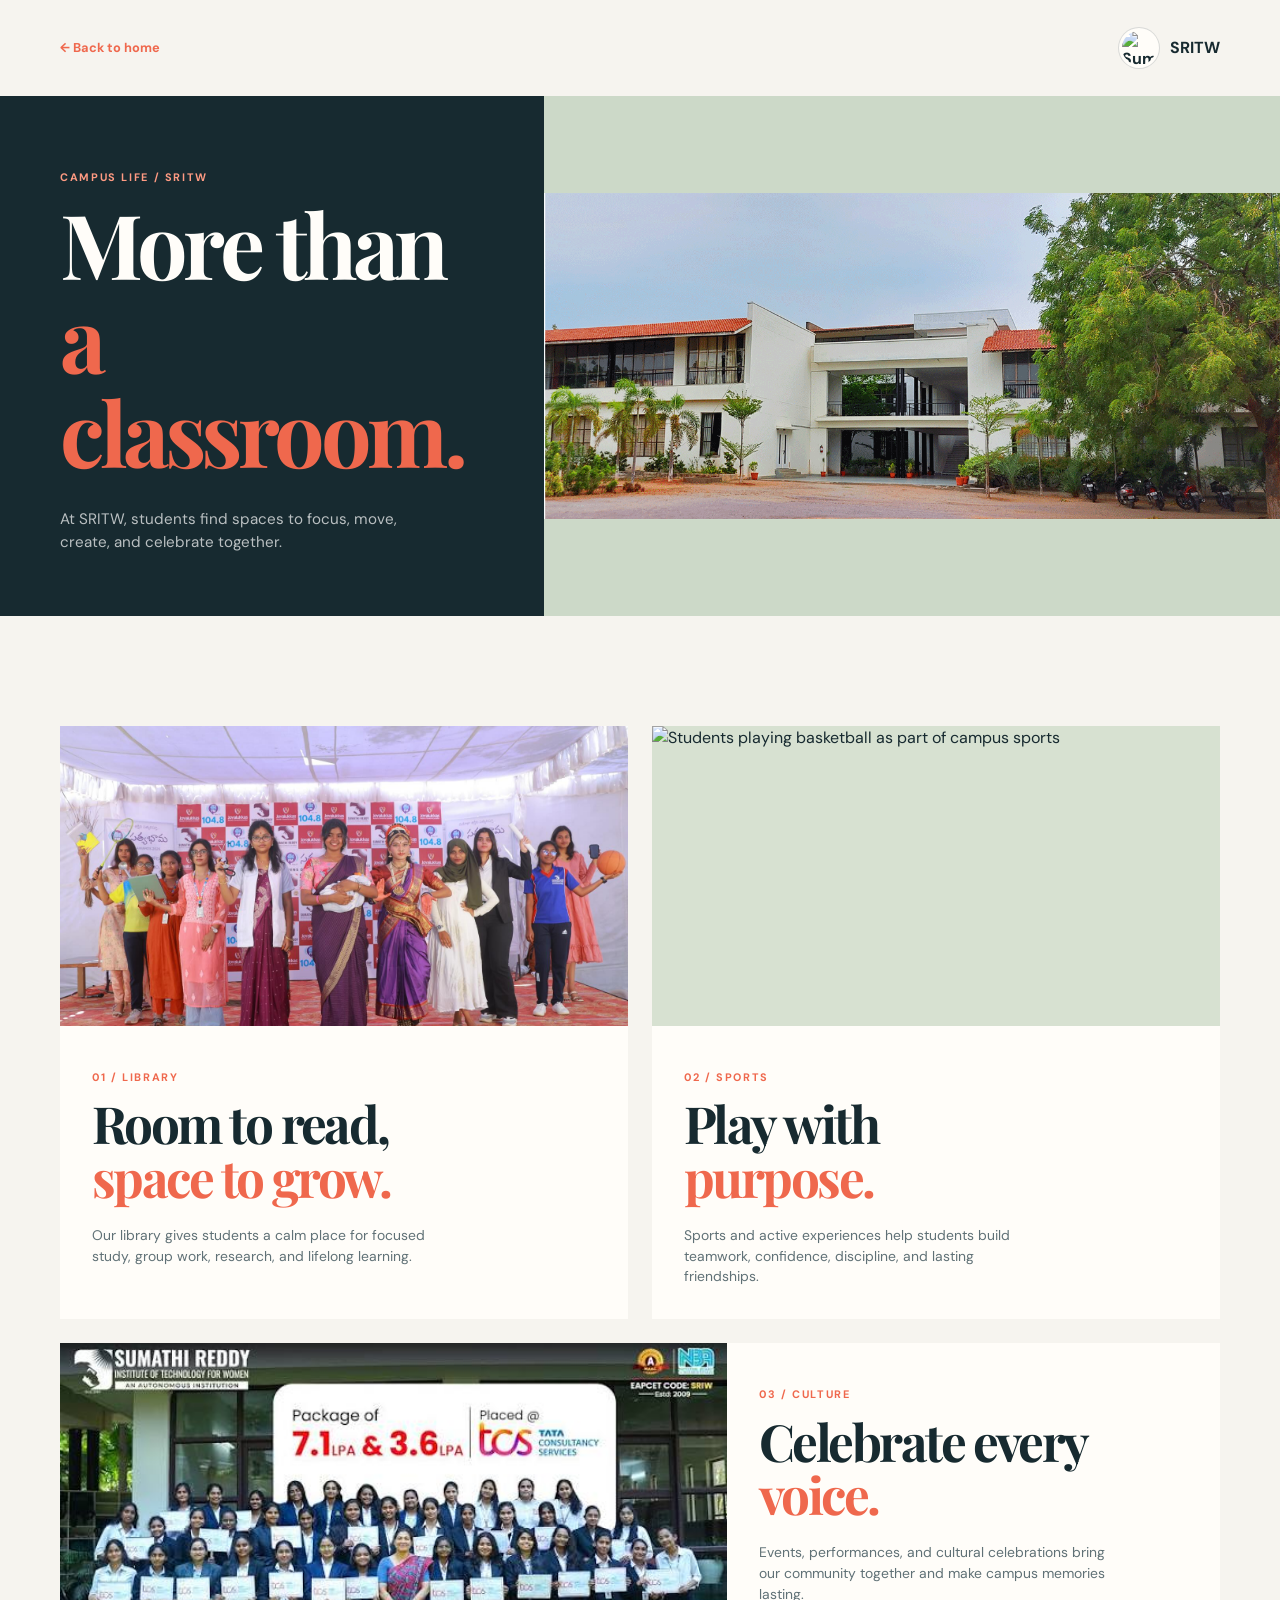
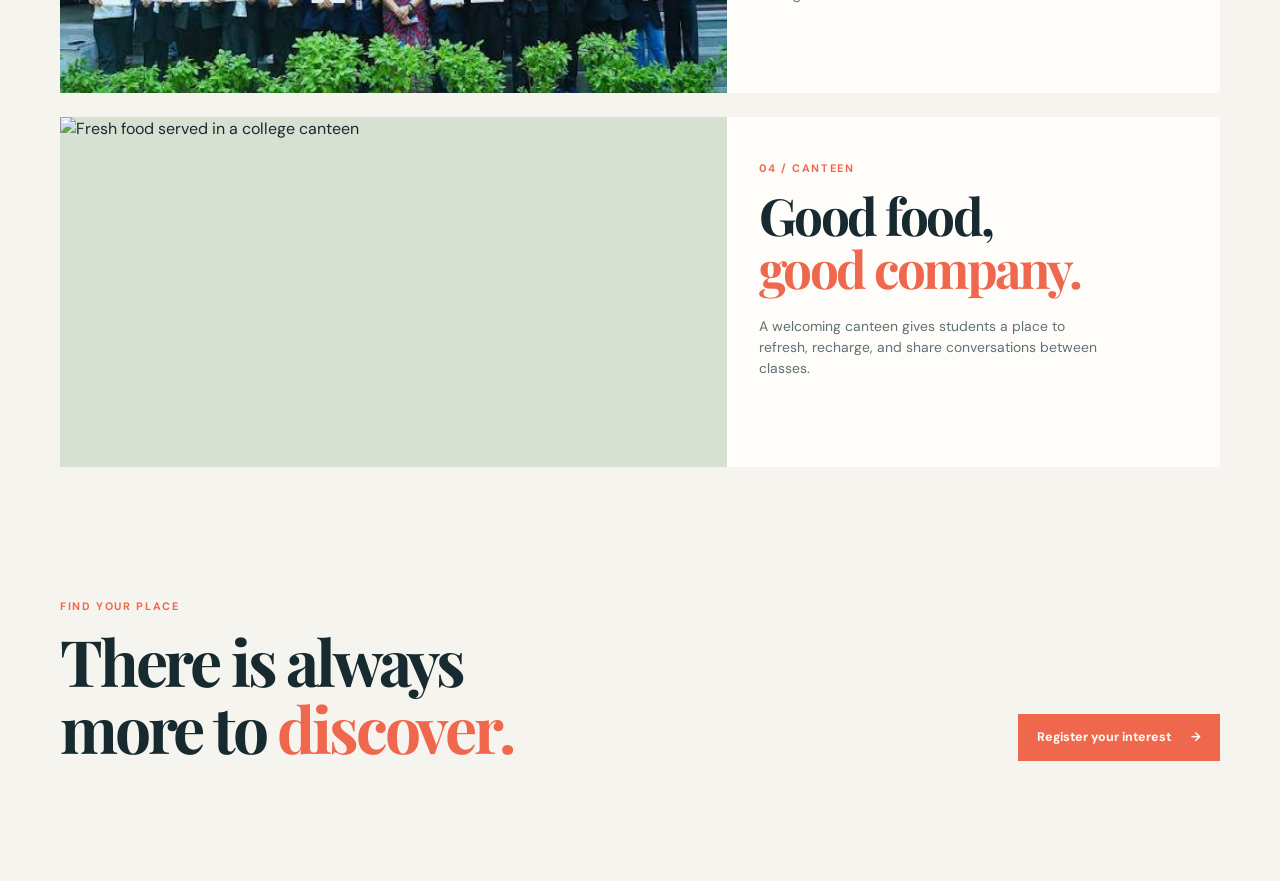
==== campus-life.html @ df1dc508 "added one more project" ====
<!DOCTYPE html>
<html lang="en">
<head>
    <meta charset="UTF-8">
    <meta name="viewport" content="width=device-width, initial-scale=1.0">
    <meta name="description" content="Campus life at Sumathi Reddy Institute of Technology for Women.">
    <title>Campus Life | SRITW</title>
    <link rel="preconnect" href="https://fonts.googleapis.com">
    <link rel="preconnect" href="https://fonts.gstatic.com" crossorigin>
    <link href="https://fonts.googleapis.com/css2?family=DM+Sans:wght@400;500;600;700&family=Playfair+Display:wght@600;700&display=swap" rel="stylesheet">
    <link rel="stylesheet" href="campus-life.css">
</head>
<body>
    <header class="campus-header">
        <a class="back-link" href="index2.html#home">&#8592; Back to home</a>
        <a class="mini-brand" href="index2.html#home"><img src="https://yt3.googleusercontent.com/HMF9xqe_d_8dkk8z1lPoKsXuu98ydPnIXluZb8V5ecCn-g7J5OVO7U3tJzw5nS5bAsCB6XNQqQ=s900-c-k-c0x00ffffff-no-rj" alt="Sumathi Reddy Institute logo"><span>SRITW</span></a>
    </header>
    <main>
        <section class="campus-hero">
            <div class="hero-copy">
                <p class="eyebrow">Campus life / SRITW</p>
                <h1>More than<br><em>a classroom.</em></h1>
                <p>At SRITW, students find spaces to focus, move, create, and celebrate together.</p>
            </div>
            <img src="img1.png" alt="Sumathi Reddy Institute of Technology for Women campus building">
        </section>
        <section class="life-grid campus-shell">
            <article class="life-card library-card">
                <div class="life-image"><img src="img3.jpg" alt="Students studying together in the institute library" loading="lazy"></div>
                <div class="life-copy"><p class="section-label">01 / Library</p><h2>Room to read,<br><em>space to grow.</em></h2><p>Our library gives students a calm place for focused study, group work, research, and lifelong learning.</p></div>
            </article>
            <article class="life-card sports-card">
                <div class="life-image"><img src="https://images.unsplash.com/photo-1546519638-68e109498ffc?auto=format&fit=crop&w=1200&q=85" alt="Students playing basketball as part of campus sports" loading="lazy"></div>
                <div class="life-copy"><p class="section-label">02 / Sports</p><h2>Play with<br><em>purpose.</em></h2><p>Sports and active experiences help students build teamwork, confidence, discipline, and lasting friendships.</p></div>
            </article>
            <article class="life-card culture-card">
                <div class="life-image"><img src="img2.jpg" alt="Students participating in a Sumathi Reddy Institute cultural programme" loading="lazy"></div>
                <div class="life-copy"><p class="section-label">03 / Culture</p><h2>Celebrate every<br><em>voice.</em></h2><p>Events, performances, and cultural celebrations bring our community together and make campus memories lasting.</p></div>
            </article>
            <article class="life-card canteen-card">
                <div class="life-image"><img src="https://images.unsplash.com/photo-1567521464027-f127ff144326?auto=format&fit=crop&w=1200&q=85" alt="Fresh food served in a college canteen" loading="lazy"></div>
                <div class="life-copy"><p class="section-label">04 / Canteen</p><h2>Good food,<br><em>good company.</em></h2><p>A welcoming canteen gives students a place to refresh, recharge, and share conversations between classes.</p></div>
            </article>
        </section>
        <section class="campus-cta campus-shell">
            <div><p class="section-label">Find your place</p><h2>There is always<br>more to <em>discover.</em></h2></div>
            <a class="primary-button" href="index2.html#register">Register your interest <span aria-hidden="true">&#8594;</span></a>
        </section>
    </main>
</body>
</html>
---- campus-life.css ----
:root { --ink: #172a30; --muted: #607176; --paper: #f6f4ef; --white: #fffdf9; --coral: #ef684d; --line: rgba(23,42,48,.16); }
* { box-sizing: border-box; }
body { margin: 0; color: var(--ink); background: var(--paper); font-family: "DM Sans", sans-serif; line-height: 1.5; }
a { color: inherit; text-decoration: none; }
.campus-shell { width: min(1160px, calc(100% - 64px)); margin: auto; }
.campus-header { display: flex; align-items: center; justify-content: space-between; width: min(1160px, calc(100% - 64px)); min-height: 96px; margin: auto; }
.back-link { color: var(--coral); font-size: .8rem; font-weight: 700; }
.mini-brand { display: flex; align-items: center; gap: 10px; font-weight: 700; }
.mini-brand img { width: 42px; height: 42px; padding: 3px; object-fit: contain; background: var(--white); border: 1px solid var(--line); border-radius: 50%; }
.campus-hero { display: grid; grid-template-columns: .85fr 1.15fr; min-height: 520px; background: var(--ink); color: var(--white); }
.hero-copy { display: flex; flex-direction: column; justify-content: center; width: min(430px, calc(100% - 64px)); margin-left: max(32px, calc((100vw - 1160px) / 2)); padding: 60px 0; }
.eyebrow, .section-label { color: var(--coral); font-size: .68rem; font-weight: 700; letter-spacing: .15em; text-transform: uppercase; }
.eyebrow { color: #ff9b83; }
h1, h2 { margin: 0; font-family: "Playfair Display", Georgia, serif; line-height: 1.05; letter-spacing: -.05em; }
h1 { font-size: clamp(3.3rem, 7vw, 6.8rem); }
h1 em, h2 em { color: var(--coral); font-style: normal; }
.hero-copy > p:last-child { max-width: 340px; margin: 30px 0 0; color: rgba(255,255,255,.7); font-size: .95rem; }
.campus-hero > img { width: 100%; height: 520px; object-fit: contain; background: #ccd9c8; }
.life-grid { display: grid; grid-template-columns: repeat(2, 1fr); gap: 24px; padding-top: 110px; }
.life-card { overflow: hidden; background: var(--white); }
.life-card.culture-card, .life-card.canteen-card { grid-column: 1 / -1; display: grid; grid-template-columns: 1.15fr .85fr; }
.life-image { height: 300px; overflow: hidden; background: #d7e1d1; }
.life-card.culture-card .life-image, .life-card.canteen-card .life-image { height: 350px; }
.life-image img { width: 100%; height: 100%; object-fit: cover; transition: transform .45s ease; }
.life-card:hover .life-image img { transform: scale(1.04); }
.life-copy { padding: 32px; }
.life-copy h2 { margin: 12px 0 20px; font-size: clamp(2rem, 4vw, 3.5rem); }
.life-copy > p:last-child { max-width: 350px; margin: 0; color: var(--muted); font-size: .87rem; }
.campus-cta { display: flex; align-items: end; justify-content: space-between; gap: 35px; padding: 120px 0; }
.campus-cta h2 { margin-top: 12px; font-size: clamp(2.7rem, 5vw, 4.7rem); }
.primary-button { display: inline-flex; align-items: center; gap: 20px; padding: 14px 19px; color: var(--white); background: var(--coral); font-size: .78rem; font-weight: 700; transition: background .2s ease, transform .2s ease; }
.primary-button:hover { background: #d9523d; transform: translateY(-2px); }
@media (max-width: 760px) {
    .campus-shell, .campus-header { width: calc(100% - 32px); }
    .campus-header { min-height: 75px; }
    .campus-hero { grid-template-columns: 1fr; }
    .hero-copy { width: calc(100% - 40px); margin: auto; padding: 75px 0 55px; }
    .campus-hero > img { height: 350px; }
    .life-grid { grid-template-columns: 1fr; padding-top: 70px; }
    .life-card.culture-card, .life-card.canteen-card { grid-column: auto; display: block; }
    .life-card.culture-card .life-image, .life-card.canteen-card .life-image { height: 300px; }
    .campus-cta { align-items: start; flex-direction: column; padding: 75px 0; }
}
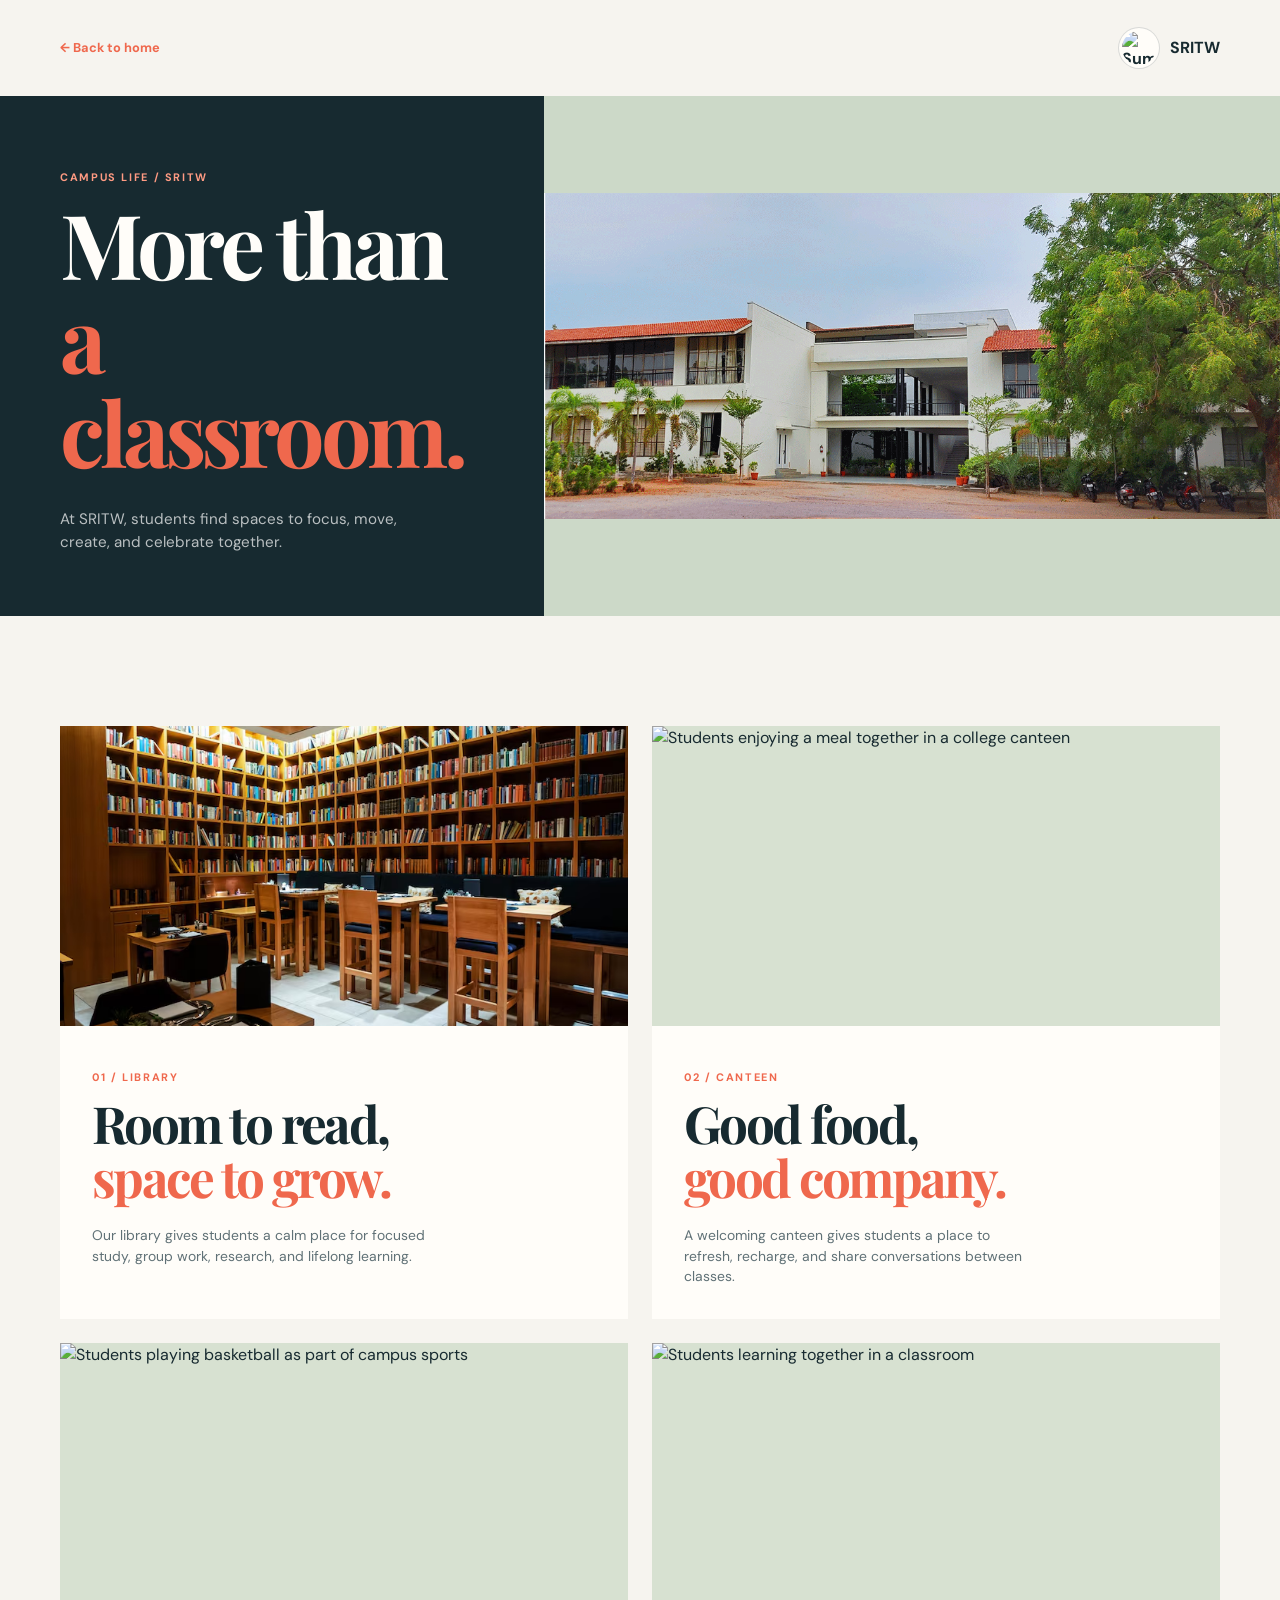
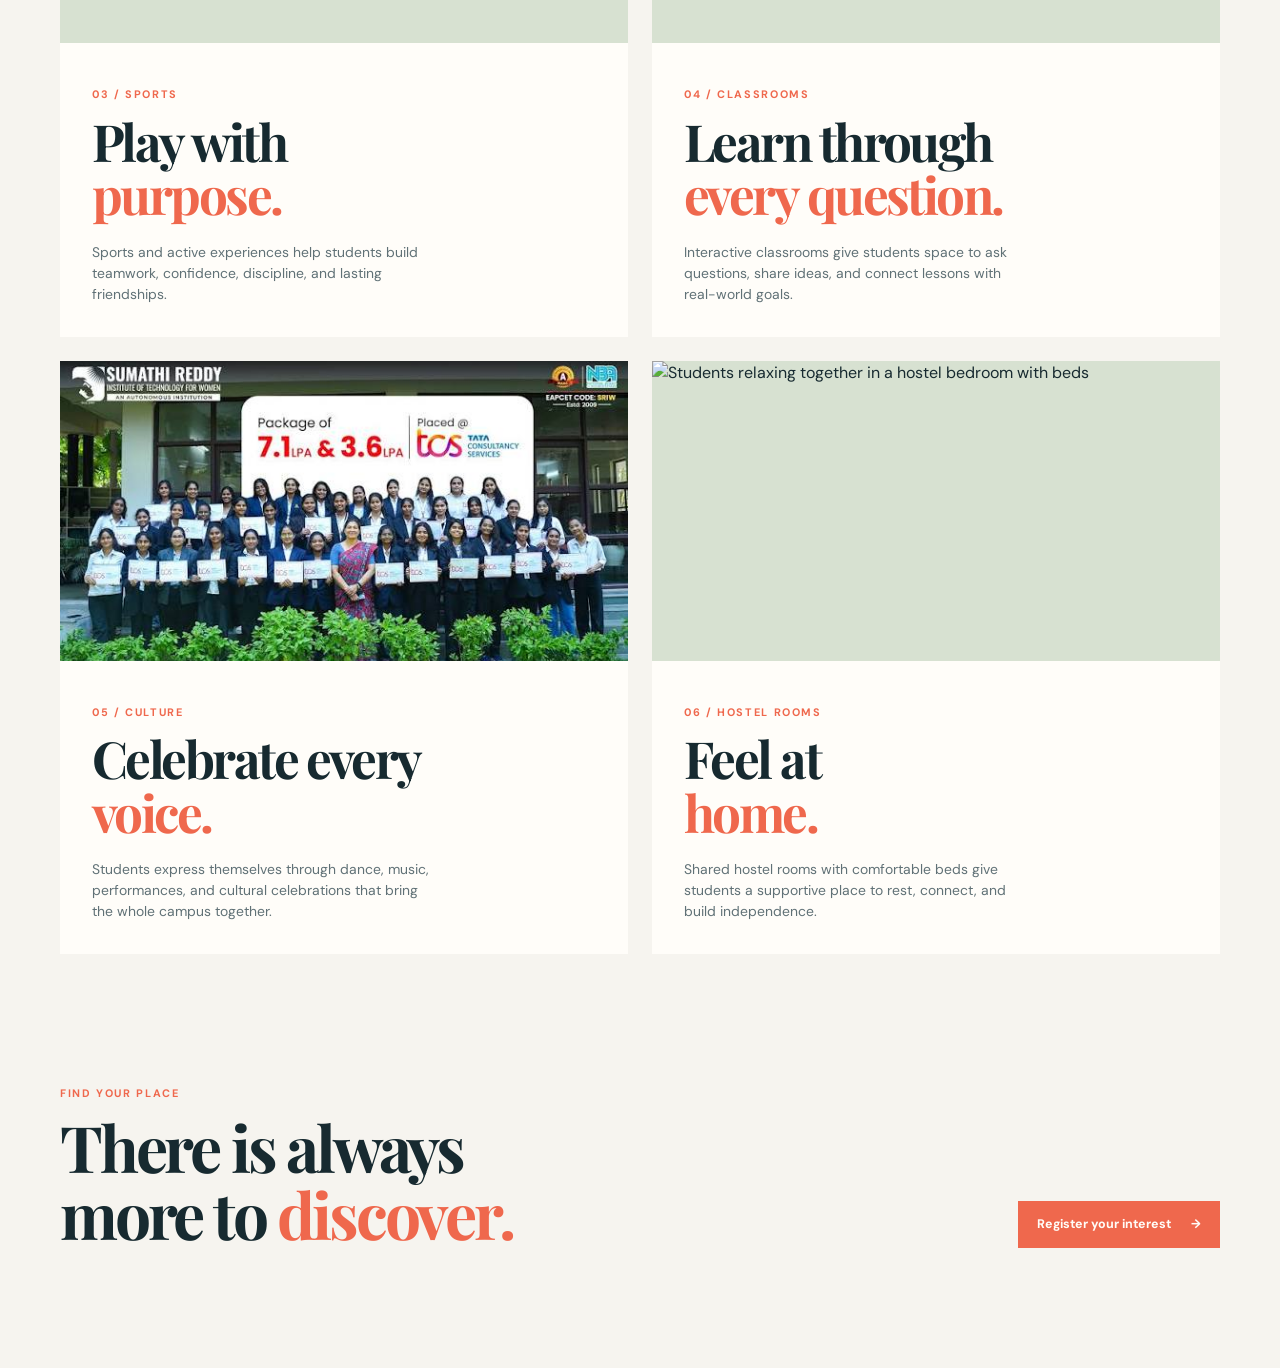
==== commit 21154787: "added some information" ====
--- a/campus-life.html
+++ b/campus-life.html
@@ -26,20 +26,28 @@
         </section>
         <section class="life-grid campus-shell">
             <article class="life-card library-card">
-                <div class="life-image"><img src="img3.jpg" alt="Students studying together in the institute library" loading="lazy"></div>
+                <div class="life-image"><img src="img4.avif" alt="Students reading books together in the SRITW library" loading="eager" fetchpriority="high"></div>
                 <div class="life-copy"><p class="section-label">01 / Library</p><h2>Room to read,<br><em>space to grow.</em></h2><p>Our library gives students a calm place for focused study, group work, research, and lifelong learning.</p></div>
+            </article>
+            <article class="life-card canteen-card">
+                <div class="life-image"><img src="https://images.unsplash.com/photo-1555396273-367ea4eb4db5?auto=format&fit=crop&w=1200&q=85" alt="Students enjoying a meal together in a college canteen" loading="lazy"></div>
+                <div class="life-copy"><p class="section-label">02 / Canteen</p><h2>Good food,<br><em>good company.</em></h2><p>A welcoming canteen gives students a place to refresh, recharge, and share conversations between classes.</p></div>
             </article>
             <article class="life-card sports-card">
                 <div class="life-image"><img src="https://images.unsplash.com/photo-1546519638-68e109498ffc?auto=format&fit=crop&w=1200&q=85" alt="Students playing basketball as part of campus sports" loading="lazy"></div>
-                <div class="life-copy"><p class="section-label">02 / Sports</p><h2>Play with<br><em>purpose.</em></h2><p>Sports and active experiences help students build teamwork, confidence, discipline, and lasting friendships.</p></div>
+                <div class="life-copy"><p class="section-label">03 / Sports</p><h2>Play with<br><em>purpose.</em></h2><p>Sports and active experiences help students build teamwork, confidence, discipline, and lasting friendships.</p></div>
+            </article>
+            <article class="life-card classroom-card">
+                <div class="life-image"><img src="https://images.unsplash.com/photo-1524178232363-1fb2b075b655?auto=format&fit=crop&w=1200&q=85" alt="Students learning together in a classroom" loading="lazy"></div>
+                <div class="life-copy"><p class="section-label">04 / Classrooms</p><h2>Learn through<br><em>every question.</em></h2><p>Interactive classrooms give students space to ask questions, share ideas, and connect lessons with real-world goals.</p></div>
             </article>
             <article class="life-card culture-card">
-                <div class="life-image"><img src="img2.jpg" alt="Students participating in a Sumathi Reddy Institute cultural programme" loading="lazy"></div>
-                <div class="life-copy"><p class="section-label">03 / Culture</p><h2>Celebrate every<br><em>voice.</em></h2><p>Events, performances, and cultural celebrations bring our community together and make campus memories lasting.</p></div>
+                <div class="life-image"><img src="img2.jpg" alt="Students dancing and performing at a Sumathi Reddy Institute cultural event" loading="lazy"></div>
+                <div class="life-copy"><p class="section-label">05 / Culture</p><h2>Celebrate every<br><em>voice.</em></h2><p>Students express themselves through dance, music, performances, and cultural celebrations that bring the whole campus together.</p></div>
             </article>
-            <article class="life-card canteen-card">
-                <div class="life-image"><img src="https://images.unsplash.com/photo-1567521464027-f127ff144326?auto=format&fit=crop&w=1200&q=85" alt="Fresh food served in a college canteen" loading="lazy"></div>
-                <div class="life-copy"><p class="section-label">04 / Canteen</p><h2>Good food,<br><em>good company.</em></h2><p>A welcoming canteen gives students a place to refresh, recharge, and share conversations between classes.</p></div>
+            <article class="life-card hostel-card">
+                <div class="life-image"><img src="https://images.unsplash.com/photo-1555854877-bab0e564b8d5?auto=format&fit=crop&w=1200&q=85" alt="Students relaxing together in a hostel bedroom with beds" loading="lazy"></div>
+                <div class="life-copy"><p class="section-label">06 / Hostel rooms</p><h2>Feel at<br><em>home.</em></h2><p>Shared hostel rooms with comfortable beds give students a supportive place to rest, connect, and build independence.</p></div>
             </article>
         </section>
         <section class="campus-cta campus-shell">
--- a/campus-life.css
+++ b/campus-life.css
@@ -15,14 +15,13 @@
 h1 { font-size: clamp(3.3rem, 7vw, 6.8rem); }
 h1 em, h2 em { color: var(--coral); font-style: normal; }
 .hero-copy > p:last-child { max-width: 340px; margin: 30px 0 0; color: rgba(255,255,255,.7); font-size: .95rem; }
-.campus-hero > img { width: 100%; height: 520px; object-fit: contain; background: #ccd9c8; }
+.campus-hero > img { width: 100%; height: 520px; object-fit: contain; object-position: center; background: #ccd9c8; }
 .life-grid { display: grid; grid-template-columns: repeat(2, 1fr); gap: 24px; padding-top: 110px; }
 .life-card { overflow: hidden; background: var(--white); }
-.life-card.culture-card, .life-card.canteen-card { grid-column: 1 / -1; display: grid; grid-template-columns: 1.15fr .85fr; }
 .life-image { height: 300px; overflow: hidden; background: #d7e1d1; }
-.life-card.culture-card .life-image, .life-card.canteen-card .life-image { height: 350px; }
 .life-image img { width: 100%; height: 100%; object-fit: cover; transition: transform .45s ease; }
 .life-card:hover .life-image img { transform: scale(1.04); }
+.library-card .life-image img { object-fit: cover; object-position: center; background: #d7e1d1; }
 .life-copy { padding: 32px; }
 .life-copy h2 { margin: 12px 0 20px; font-size: clamp(2rem, 4vw, 3.5rem); }
 .life-copy > p:last-child { max-width: 350px; margin: 0; color: var(--muted); font-size: .87rem; }
@@ -37,7 +36,5 @@
     .hero-copy { width: calc(100% - 40px); margin: auto; padding: 75px 0 55px; }
     .campus-hero > img { height: 350px; }
     .life-grid { grid-template-columns: 1fr; padding-top: 70px; }
-    .life-card.culture-card, .life-card.canteen-card { grid-column: auto; display: block; }
-    .life-card.culture-card .life-image, .life-card.canteen-card .life-image { height: 300px; }
     .campus-cta { align-items: start; flex-direction: column; padding: 75px 0; }
 }
